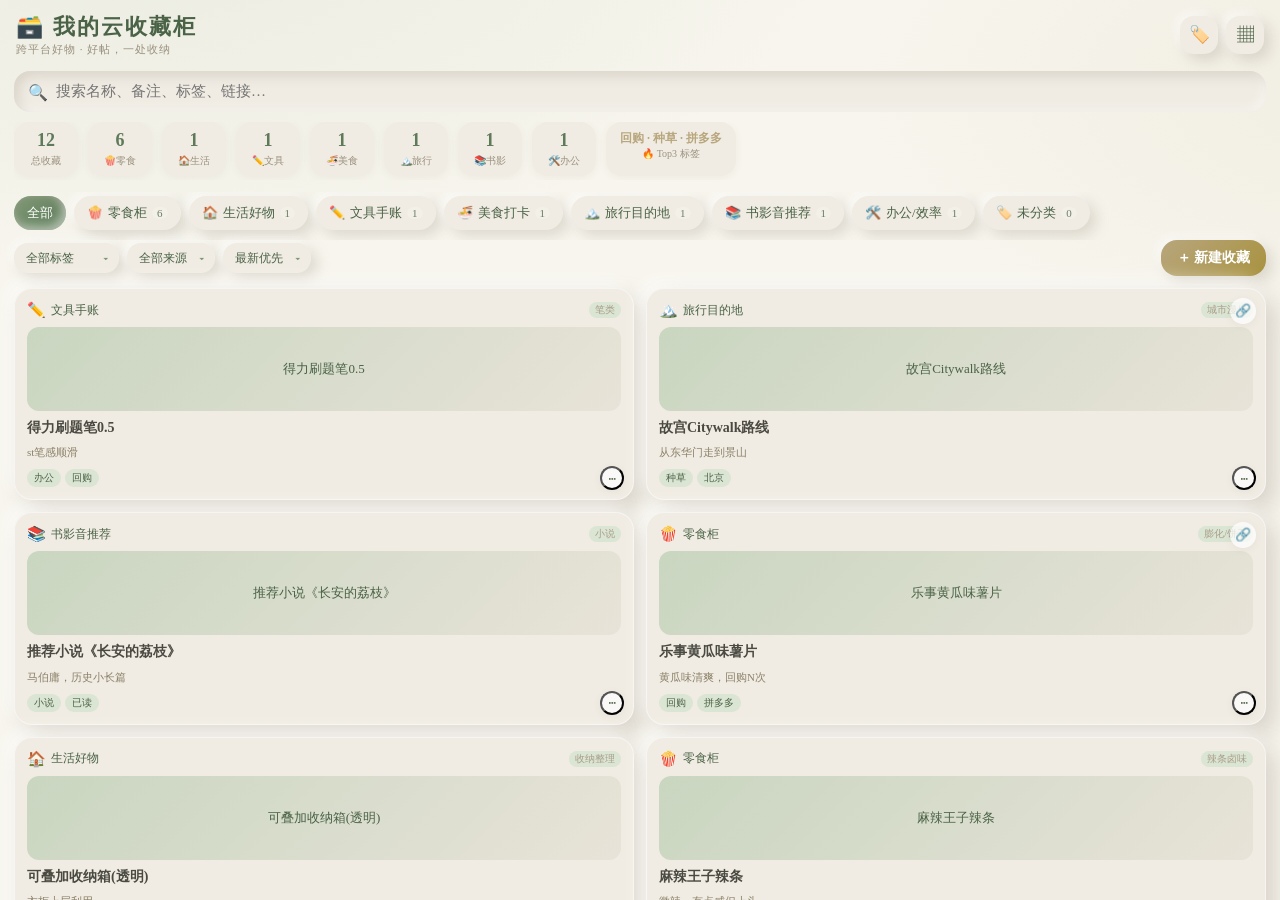
==== cloud-collection.html @ 2c9a4b20 "Add files via upload" ====
<!DOCTYPE html>
<html lang="zh-CN">
<head>
<meta charset="UTF-8">
<meta name="viewport" content="width=device-width, initial-scale=1.0, maximum-scale=1.0, user-scalable=no">
<title>我的云收藏柜</title>
<style>
  :root{
    --cream:#f7f5ed; --cream2:#f0ece3; --cream3:#e8e3d8;
    --green:#7b9a73; --green-deep:#5f7a5a; --green-dark:#4a6246; --green-pale:#dbe5d3; --green-mist:#c9d6c0;
    --ink:#4a4a42; --gold:#b8a67d; --red:#b87a72; --blue:#6f93b8;
    --font-base:15px;
    --clay-radius:24px; --clay-r2:18px;
    --shadow:0 4px 14px rgba(95,90,75,.08);
    --shadow-sm:0 2px 8px rgba(95,90,75,.06);
    --shadow-lg:0 8px 26px rgba(95,90,75,.10);
    --clay-out:10px 10px 22px rgba(154,144,130,.32), -8px -8px 18px rgba(255,255,255,.6);
    --clay-in:inset 5px 5px 12px rgba(154,144,130,.25), inset -4px -4px 10px rgba(255,255,255,.5);
    --clay-btn:6px 6px 14px rgba(154,144,130,.28), -4px -4px 10px rgba(255,255,255,.55);
    --ui-font:"Noto Serif SC","Songti SC","STSong","SimSun","宋体",serif;
  }
  *{box-sizing:border-box;-webkit-tap-highlight-color:transparent;}
  html,body{margin:0;padding:0;height:100%;}
  body{
    font-family:var(--ui-font); font-size:var(--font-base); color:var(--ink);
    background:var(--cream); background-image:
      radial-gradient(1200px 600px at 10% -10%, rgba(123,154,115,.10), transparent 60%),
      radial-gradient(1000px 500px at 110% 10%, rgba(184,166,125,.10), transparent 55%);
    display:flex; flex-direction:column; height:100vh; overflow:hidden;
  }
  /* 顶栏 */
  .topbar{
    flex:0 0 auto; padding:12px 16px 8px; display:flex; align-items:center; justify-content:space-between;
  }
  .topbar h1{font-size:22px; margin:0; color:var(--green-dark); letter-spacing:2px; font-weight:700;}
  .topbar .sub{font-size:11px; color:#9a917f; letter-spacing:1px;}
  .top-actions{display:flex; gap:8px;}
  .icon-btn{
    width:38px; height:38px; border:none; border-radius:14px; background:var(--cream2);
    box-shadow:var(--clay-btn); color:var(--green-dark); font-size:17px; cursor:pointer; display:flex; align-items:center; justify-content:center;
    transition:transform .12s;
  }
  .icon-btn:active{transform:scale(.93); border-radius:14px;}
  .icon-btn.on{background:linear-gradient(135deg,var(--green),var(--green-deep)); color:#fff;}

  .screen{flex:1 1 auto; overflow-y:auto; padding:0 14px 20px; -webkit-overflow-scrolling:touch;}

  /* 搜索 */
  .search-bar{position:relative; margin:6px 0 10px;}
  .search-bar input{
    width:100%; border:none; border-radius:16px; padding:12px 40px 12px 42px; font-size:15px;
    background:var(--cream2); box-shadow:var(--clay-in); color:var(--ink); font-family:var(--ui-font);
  }
  .search-bar input:focus{outline:none;}
  .search-bar .s-ico{position:absolute; left:14px; top:50%; transform:translateY(-50%); color:var(--green); font-size:16px;}
  .search-bar .s-clear{position:absolute; right:12px; top:50%; transform:translateY(-50%); color:#b9b0a2; cursor:pointer; font-size:18px;}

  /* 统计 */
  .stats{
    display:flex; gap:10px; margin-bottom:12px; overflow-x:auto; padding-bottom:4px;
  }
  .stat-pill{
    flex:0 0 auto; background:var(--cream2); border-radius:16px; padding:8px 14px; box-shadow:var(--shadow-sm);
    text-align:center; min-width:64px;
  }
  .stat-pill b{display:block; font-size:18px; color:var(--green-deep);}
  .stat-pill span{font-size:10px; color:#9a917f;}
  .stat-pill.toptags b{font-size:12px; color:var(--gold); line-height:1.4;}
  .stat-pill.toptags span{display:block;}

  /* 分类 Tab 栏 */
  .cat-tabs{display:flex; gap:8px; overflow-x:auto; padding:4px 0 10px; -webkit-overflow-scrolling:touch;}
  .cat-tab{
    flex:0 0 auto; border:none; border-radius:18px; padding:8px 13px; font-size:13px; color:var(--green-dark);
    background:var(--cream2); box-shadow:var(--clay-btn); cursor:pointer; display:flex; align-items:center; gap:5px;
    white-space:nowrap; transition:transform .12s, background .15s; font-family:var(--ui-font);
  }
  .cat-tab:active{transform:scale(.95);}
  .cat-tab.active{background:linear-gradient(135deg,var(--green),var(--green-deep)); color:#fff; box-shadow:var(--clay-in);}
  .cat-tab .cnt{font-size:11px; opacity:.8; background:rgba(255,255,255,.25); border-radius:8px; padding:0 5px;}

  /* 筛选条 */
  .filters{display:flex; gap:8px; margin-bottom:12px; flex-wrap:wrap; align-items:center;}
  .fselect{position:relative;}
  .fselect select{
    appearance:none; border:none; border-radius:14px; padding:8px 28px 8px 12px; font-size:12px; color:var(--green-dark);
    background:var(--cream2); box-shadow:var(--clay-btn); font-family:var(--ui-font); cursor:pointer;
  }
  .fselect::after{content:"▾"; position:absolute; right:10px; top:50%; transform:translateY(-50%); color:var(--green); font-size:11px; pointer-events:none;}
  .chip-reset{
    border:none; border-radius:14px; padding:8px 12px; font-size:12px; color:var(--red);
    background:var(--cream2); box-shadow:var(--clay-btn); cursor:pointer;
  }
  .spacer{flex:1;}
  .add-btn{
    border:none; border-radius:16px; padding:9px 16px; font-size:14px; color:#fff; font-weight:600;
    background:linear-gradient(135deg,var(--gold),#a8923f); box-shadow:var(--clay-btn); cursor:pointer;
    display:flex; align-items:center; gap:5px; font-family:var(--ui-font);
  }
  .add-btn:active{transform:scale(.96);}

  /* 卡片网格 */
  .grid{display:grid; grid-template-columns:repeat(2,1fr); gap:12px;}
  .item-card{
    background:var(--cream2); border-radius:var(--clay-r2); padding:12px; box-shadow:var(--clay-out);
    position:relative; cursor:pointer; display:flex; flex-direction:column; gap:8px; transition:transform .12s;
    border:1px solid rgba(255,255,255,.5);
  }
  .item-card:active{transform:scale(.97);}
  .item-card .cat-head{display:flex; align-items:center; gap:5px; font-size:12px; color:var(--green-dark);}
  .item-card .cat-head .ci{font-size:15px;}
  .item-card .cat-head .sub{margin-left:auto; font-size:10px; color:#a89e8a; background:var(--green-pale); border-radius:8px; padding:1px 6px;}
  .item-card .thumb{width:100%; height:84px; border-radius:12px; object-fit:cover; background:var(--cream3);}
  .item-card .no-thumb{
    width:100%; height:84px; border-radius:12px; background:linear-gradient(135deg,var(--green-mist),var(--cream3));
    display:flex; align-items:center; justify-content:center; color:var(--green-dark); font-size:13px; text-align:center; padding:6px;
  }
  .item-card .nm{font-size:14px; font-weight:600; color:var(--ink); line-height:1.3; word-break:break-word;}
  .item-card .note{font-size:11px; color:#8a8068; line-height:1.3; max-height:30px; overflow:hidden;}
  .item-card .tags{display:flex; gap:4px; flex-wrap:wrap; margin-top:2px;}
  .tag{
    font-size:10px; color:var(--green-dark); background:var(--green-pale); border-radius:9px; padding:2px 7px;
    border:none; cursor:pointer; font-family:var(--ui-font);
  }
  .tag.more{background:transparent; color:#a89e8a; box-shadow:none;}
  .item-card .link-ico{
    position:absolute; top:9px; right:9px; width:26px; height:26px; border-radius:50%; background:rgba(255,255,255,.7);
    display:flex; align-items:center; justify-content:center; color:var(--blue); font-size:13px; box-shadow:var(--shadow-sm); text-decoration:none;
  }
  .item-card .more-ico{
    position:absolute; bottom:9px; right:9px; width:24px; height:24px; border-radius:50%; background:rgba(255,255,255,.7);
    display:flex; align-items:center; justify-content:center; color:var(--green-dark); font-size:13px; box-shadow:var(--shadow-sm);
  }

  /* 列表视图 */
  .list-view .item-row{
    background:var(--cream2); border-radius:16px; padding:10px 12px; box-shadow:var(--shadow-sm); margin-bottom:10px;
    display:flex; gap:10px; align-items:center; cursor:pointer; border:1px solid rgba(255,255,255,.5);
  }
  .list-view .item-row .li-thumb{width:46px; height:46px; border-radius:12px; object-fit:cover; flex:0 0 auto; background:var(--cream3);}
  .list-view .item-row .li-main{flex:1; min-width:0;}
  .list-view .item-row .li-nm{font-size:14px; font-weight:600; color:var(--ink); white-space:nowrap; overflow:hidden; text-overflow:ellipsis;}
  .list-view .item-row .li-meta{font-size:11px; color:#8a8068; white-space:nowrap; overflow:hidden; text-overflow:ellipsis;}
  .list-view .item-row .li-tags{display:flex; gap:4px; margin-top:3px;}
  .list-view .item-row .li-tags .tag{font-size:9px; padding:1px 6px;}

  .empty{
    text-align:center; color:#a89e8a; padding:50px 20px; font-size:13px; line-height:1.8;
  }
  .empty .big{font-size:40px; display:block; margin-bottom:10px;}

  /* 遮罩 + 抽屉/弹窗 */
  .overlay{position:fixed; inset:0; background:rgba(74,74,66,.42); z-index:50; display:none; align-items:flex-end; justify-content:center;}
  .overlay.show{display:flex; animation:fade .2s;}
  .overlay.center{align-items:center;}
  @keyframes fade{from{opacity:0}to{opacity:1}}
  .sheet{
    background:var(--cream); width:100%; max-width:520px; border-radius:26px 26px 0 0; padding:18px 18px 26px;
    box-shadow:var(--shadow-lg); max-height:92vh; overflow-y:auto; animation:slideup .25s;
  }
  .overlay.center .sheet{border-radius:26px; max-height:86vh;}
  @keyframes slideup{from{transform:translateY(40px); opacity:.6}to{transform:translateY(0); opacity:1}}
  .sheet h3{margin:0 0 14px; color:var(--green-dark); font-size:18px; letter-spacing:1px;}
  .sheet .close-x{float:right; font-size:20px; color:#b9b0a2; cursor:pointer; margin-top:-6px;}

  /* 表单 */
  .field{margin-bottom:13px;}
  .field label{display:block; font-size:12px; color:var(--green-dark); margin-bottom:5px; font-weight:600;}
  .field input[type=text], .field textarea, .field select{
    width:100%; border:none; border-radius:14px; padding:11px 13px; font-size:14px; background:var(--cream2);
    box-shadow:var(--clay-in); color:var(--ink); font-family:var(--ui-font);
  }
  .field textarea{resize:vertical; min-height:60px;}
  .field input:focus, .field textarea:focus, .field select:focus{outline:none; box-shadow:inset 3px 3px 7px rgba(154,144,130,.3), inset -3px -3px 7px rgba(255,255,255,.7);}
  .row2{display:flex; gap:10px;}
  .row2 .field{flex:1;}
  .img-pick{
    display:flex; align-items:center; gap:10px;
  }
  .img-pick .preview{width:64px; height:64px; border-radius:14px; object-fit:cover; background:var(--cream3); flex:0 0 auto;}
  .img-pick label.btn-upload{
    border:none; border-radius:14px; padding:9px 14px; font-size:13px; color:#fff; cursor:pointer;
    background:linear-gradient(135deg,var(--green),var(--green-deep)); box-shadow:var(--clay-btn); font-family:var(--ui-font);
  }
  .img-pick .rm-img{font-size:12px; color:var(--red); cursor:pointer; border:none; background:none;}
  .tag-input-wrap{display:flex; flex-wrap:wrap; gap:6px; align-items:center; background:var(--cream2); border-radius:14px; padding:8px; box-shadow:var(--clay-in);}
  .tag-input-wrap .tag{display:inline-flex; align-items:center; gap:4px;}
  .tag-input-wrap .tag .x{cursor:pointer; opacity:.7; font-size:11px;}
  .tag-input-wrap input{border:none; background:transparent; flex:1; min-width:80px; font-size:13px; font-family:var(--ui-font); color:var(--ink);}
  .tag-input-wrap input:focus{outline:none;}

  .form-actions{display:flex; gap:10px; margin-top:8px;}
  .btn-primary, .btn-secondary{
    flex:1; border:none; border-radius:16px; padding:13px; font-size:15px; font-weight:600; cursor:pointer; font-family:var(--ui-font);
  }
  .btn-primary{background:linear-gradient(135deg,var(--green),var(--green-deep)); color:#fff; box-shadow:var(--clay-btn);}
  .btn-secondary{background:var(--cream2); color:var(--green-dark); box-shadow:var(--clay-btn);}
  .btn-primary:active, .btn-secondary:active{transform:scale(.97);}

  /* 详情 */
  .d-cat{display:inline-flex; align-items:center; gap:5px; font-size:13px; color:var(--green-dark); background:var(--green-pale); border-radius:12px; padding:4px 10px; margin-bottom:10px;}
  .d-thumb{width:100%; max-height:220px; object-fit:cover; border-radius:16px; margin-bottom:10px; background:var(--cream3);}
  .d-name{font-size:20px; font-weight:700; color:var(--ink); margin-bottom:6px;}
  .d-meta{font-size:12px; color:#8a8068; margin-bottom:10px; line-height:1.7;}
  .d-meta a{color:var(--blue); word-break:break-all;}
  .d-note{font-size:14px; color:var(--ink); line-height:1.6; background:var(--cream2); border-radius:14px; padding:11px 13px; margin-bottom:10px; white-space:pre-wrap;}
  .d-tags{display:flex; gap:6px; flex-wrap:wrap; margin-bottom:14px;}

  /* 长按菜单 */
  .ctx-menu{
    position:fixed; z-index:80; background:var(--cream); border-radius:16px; padding:6px; box-shadow:var(--shadow-lg);
    min-width:150px; display:none; flex-direction:column;
  }
  .ctx-menu.show{display:flex; animation:fade .15s;}
  .ctx-menu button{
    border:none; background:none; text-align:left; padding:11px 14px; font-size:14px; color:var(--ink); border-radius:12px; cursor:pointer; font-family:var(--ui-font);
    display:flex; align-items:center; gap:8px;
  }
  .ctx-menu button:active{background:var(--cream2);}
  .ctx-menu button.danger{color:var(--red);}

  /* 标签管理 */
  .tag-mgr-item{display:flex; align-items:center; gap:10px; background:var(--cream2); border-radius:14px; padding:10px 12px; margin-bottom:8px; box-shadow:var(--shadow-sm);}
  .tag-mgr-item .tg-name{font-size:14px; color:var(--ink); flex:0 0 auto; cursor:pointer;}
  .tag-mgr-item .tg-cnt{font-size:11px; color:#fff; background:var(--green); border-radius:9px; padding:1px 8px;}
  .tag-mgr-item .tg-acts{margin-left:auto; display:flex; gap:6px;}
  .tag-mgr-item .tg-acts button{border:none; border-radius:10px; padding:5px 10px; font-size:12px; cursor:pointer; font-family:var(--ui-font);}
  .tg-acts .rename{background:var(--green-pale); color:var(--green-dark);}
  .tg-acts .merge{background:var(--gold); color:#fff;}
  .tg-acts .del{background:var(--red); color:#fff;}
  .tag-mgr-item.sel{outline:2px solid var(--green);}
  .batch-bar{display:flex; gap:8px; margin:6px 0 12px;}
  .batch-bar button{flex:1; border:none; border-radius:14px; padding:9px; font-size:13px; cursor:pointer; font-family:var(--ui-font);}
  .batch-bar .bm-merge{background:var(--gold); color:#fff;}
  .batch-bar .bm-del{background:var(--red); color:#fff;}
  .hint{font-size:11px; color:#9a917f; margin:4px 0 10px; line-height:1.6;}

  .toast{
    position:fixed; left:50%; bottom:80px; transform:translateX(-50%); background:rgba(74,98,70,.95); color:#fff;
    padding:10px 18px; border-radius:14px; font-size:13px; z-index:99; opacity:0; transition:opacity .2s; pointer-events:none; max-width:80%;
  }
  .toast.show{opacity:1;}
</style>
</head>
<body>
  <div class="topbar">
    <div>
      <h1>🗃️ 我的云收藏柜</h1>
      <div class="sub">跨平台好物 · 好帖，一处收纳</div>
    </div>
    <div class="top-actions">
      <button class="icon-btn" id="btn-tags" title="标签管理">🏷️</button>
      <button class="icon-btn" id="btn-view" title="切换视图">▦</button>
    </div>
  </div>

  <div class="screen">
    <div class="search-bar">
      <span class="s-ico">🔍</span>
      <input type="text" id="search" placeholder="搜索名称、备注、标签、链接…" autocomplete="off" spellcheck="false">
      <span class="s-clear" id="search-clear" style="display:none">✕</span>
    </div>

    <div class="stats" id="stats"></div>

    <div class="cat-tabs" id="cat-tabs"></div>

    <div class="filters">
      <div class="fselect"><select id="f-tag"><option value="">全部标签</option></select></div>
      <div class="fselect"><select id="f-source"><option value="">全部来源</option></select></div>
      <div class="fselect"><select id="f-sort">
        <option value="time-desc">最新优先</option>
        <option value="time-asc">最早优先</option>
        <option value="name">按名称</option>
      </select></div>
      <span class="spacer"></span>
      <button class="add-btn" id="btn-add">＋ 新建收藏</button>
    </div>

    <div id="list" class="grid"></div>
  </div>

  <!-- 编辑/新建 抽屉 -->
  <div class="overlay" id="ov-editor">
    <div class="sheet">
      <span class="close-x" data-close="ov-editor">✕</span>
      <h3 id="editor-title">新建收藏</h3>
      <div class="field">
        <label>名称 *</label>
        <input type="text" id="f-name" placeholder="例如：乐事黄瓜味薯片" maxlength="40" autocomplete="off">
      </div>
      <div class="row2">
        <div class="field">
          <label>一级分类 *</label>
          <select id="f-cat"></select>
        </div>
        <div class="field">
          <label>二级分类</label>
          <select id="f-sub"><option value="">不填</option></select>
        </div>
      </div>
      <div class="field">
        <label>标签（输入后按回车添加，支持多个）</label>
        <div class="tag-input-wrap" id="tag-wrap">
          <input type="text" id="f-tag-input" placeholder="如：回购、空气炸锅…">
        </div>
      </div>
      <div class="row2">
        <div class="field">
          <label>来源平台</label>
          <select id="f-source">
            <option value="">不填</option>
            <option>拼多多</option><option>淘宝</option><option>小红书</option>
            <option>公众号</option><option>其他</option>
          </select>
        </div>
        <div class="field">
          <label>链接</label>
          <input type="text" id="f-link" placeholder="拼多多/淘宝/小红书链接" autocomplete="off" spellcheck="false">
        </div>
      </div>
      <div class="field">
        <label>图片（商品图/帖子封面）</label>
        <div class="img-pick">
          <img class="preview" id="f-img-prev" style="display:none">
          <label class="btn-upload">选择图片<input type="file" id="f-img" accept="image/*" hidden></label>
          <button type="button" class="rm-img" id="f-img-rm" style="display:none">移除</button>
        </div>
      </div>
      <div class="field">
        <label>口味 / 备注</label>
        <textarea id="f-note" placeholder="例如：麻辣味，有点咸；这家店周二休息"></textarea>
      </div>
      <div class="form-actions">
        <button class="btn-secondary" data-close="ov-editor">取消</button>
        <button class="btn-primary" id="btn-save">保存</button>
      </div>
    </div>
  </div>

  <!-- 详情 -->
  <div class="overlay center" id="ov-detail">
    <div class="sheet" style="max-width:440px;">
      <span class="close-x" data-close="ov-detail">✕</span>
      <div id="detail-body"></div>
      <div class="form-actions">
        <button class="btn-secondary" id="btn-d-edit">编辑</button>
        <button class="btn-primary" id="btn-d-close" data-close="ov-detail">关闭</button>
      </div>
    </div>
  </div>

  <!-- 标签管理 -->
  <div class="overlay" id="ov-tagmgr">
    <div class="sheet">
      <span class="close-x" data-close="ov-tagmgr">✕</span>
      <h3>🏷️ 标签管理</h3>
      <div class="hint">按使用次数排序。点击标签名可筛选；批量勾选后可合并/删除（合并：把所选标签并入第一个）。</div>
      <div class="batch-bar">
        <button class="bm-merge" id="tg-batch-merge">合并所选 → 首个</button>
        <button class="bm-del" id="tg-batch-del">删除所选</button>
      </div>
      <div id="tagmgr-list"></div>
      <div class="form-actions">
        <button class="btn-secondary" data-close="ov-tagmgr">完成</button>
      </div>
    </div>
  </div>

  <!-- 移动分类 -->
  <div class="overlay center" id="ov-move">
    <div class="sheet" style="max-width:380px;">
      <span class="close-x" data-close="ov-move">✕</span>
      <h3>移动到分类</h3>
      <div id="move-list" style="display:flex; flex-direction:column; gap:8px;"></div>
    </div>
  </div>

  <div class="ctx-menu" id="ctx-menu"></div>
  <div class="toast" id="toast"></div>

<script>
(function(){
  "use strict";
  var STORE_KEY = "cloud_collection_v1";
  var CATS = [
    {key:"snack", icon:"🍿", name:"零食柜", subs:["膨化/饼干","糕点甜品","半成品冷冻","辣条卤味","素食豆制品","坚果炒货","糖果巧克力"]},
    {key:"life",  icon:"🏠", name:"生活好物", subs:["收纳整理","厨房用品","清洁工具","装饰摆件","床上用品"]},
    {key:"stationery", icon:"✏️", name:"文具手账", subs:["笔类","本子/纸张","贴纸/胶带","收纳","手账工具"]},
    {key:"food",  icon:"🍜", name:"美食打卡", subs:["火锅","烧烤","咖啡甜品","地方菜","小吃快餐"]},
    {key:"travel",icon:"🏔️", name:"旅行目的地", subs:["自然风光","城市漫步","古镇村落","海岛度假"]},
    {key:"media", icon:"📚", name:"书影音推荐", subs:["小说","影视剧","纪录片","播客/音乐"]},
    {key:"office",icon:"🛠️", name:"办公/效率", subs:["效率工具","办公好物","学习资源"]},
    {key:"uncat", icon:"🏷️", name:"未分类", subs:[]}
  ];
  var CAT_MAP = {}; CATS.forEach(function(c){ CAT_MAP[c.key]=c; });

  var state = { cat:"all", tag:"", source:"", sort:"time-desc", view:"card", q:"" };
  var items = [];
  var editingId = null;
  var draftTags = [];
  var draftImg = null;
  var ctxItemId = null;
  var moveItemId = null;

  // ---------- 存储 ----------
  function load(){
    try{
      var raw = localStorage.getItem(STORE_KEY);
      if(raw){ items = JSON.parse(raw); }
      else { items = seed(); save(); }
    }catch(e){ items = seed(); }
  }
  function save(){
    try{ localStorage.setItem(STORE_KEY, JSON.stringify(items)); }catch(e){ toast("保存失败：" + (e&&e.message||e)); }
  }
  function seed(){
    var now = Date.now();
    var mk = function(o){ o.id="s"+Math.random().toString(36).slice(2,9); o.createdAt=now-(Math.random()*9e8|0); return o; };
    return [
      mk({name:"乐事黄瓜味薯片", cat:"snack", sub:"膨化/饼干", tags:["回购","拼多多"], source:"拼多多", link:"https://mobile.yangkeduo.com/example1", note:"黄瓜味清爽，回购N次", img:null}),
      mk({name:"大希地鸡米花(冷冻)", cat:"snack", sub:"半成品冷冻", tags:["空气炸锅","快手"], source:"淘宝", link:"https://item.taobao.com/example2", note:"空气炸锅190度12分钟，外酥里嫩", img:null}),
      mk({name:"麻辣王子辣条", cat:"snack", sub:"辣条卤味", tags:["辣","回购"], source:"拼多多", link:"", note:"微辣，有点咸但上头", img:null}),
      mk({name:"小白心里软面包", cat:"snack", sub:"糕点甜品", tags:["早餐"], source:"淘宝", link:"", note:"松软不腻", img:null}),
      mk({name:"魔芋爽(素毛肚)", cat:"snack", sub:"素食豆制品", tags:["低卡","回购"], source:"拼多多", link:"", note:"魔芋制品，追剧必备", img:null}),
      mk({name:"三只松鼠每日坚果", cat:"snack", sub:"坚果炒货", tags:["办公室"], source:"淘宝", link:"", note:"独立小包，放工位", img:null}),
      mk({name:"小红书：上海咖啡店打卡合集", cat:"food", sub:"咖啡甜品", tags:["打卡","种草"], source:"小红书", link:"https://www.xiaohongshu.com/example7", note:"周末citywalk顺路喝", img:null}),
      mk({name:"故宫Citywalk路线", cat:"travel", sub:"城市漫步", tags:["种草","北京"], source:"小红书", link:"https://www.xiaohongshu.com/example8", note:"从东华门走到景山", img:null}),
      mk({name:"推荐小说《长安的荔枝》", cat:"media", sub:"小说", tags:["小说","已读"], source:"其他", link:"", note:"马伯庸，历史小长篇", img:null}),
      mk({name:"得力刷题笔0.5", cat:"stationery", sub:"笔类", tags:["办公","回购"], source:"淘宝", link:"", note:"st笔感顺滑", img:null}),
      mk({name:"可叠加收纳箱(透明)", cat:"life", sub:"收纳整理", tags:["租房","回购"], source:"拼多多", link:"", note:"衣柜上层利用", img:null}),
      mk({name:"公众号：时间管理干货", cat:"office", sub:"学习资源", tags:["效率","种草"], source:"公众号", link:"https://mp.weixin.qq.com/example12", note:"番茄钟+周复盘", img:null})
    ];
  }

  // ---------- 工具 ----------
  function $(id){ return document.getElementById(id); }
  function esc(s){ return String(s==null?"":s).replace(/[&<>"]/g,function(c){return {"&":"&amp;","<":"&lt;",">":"&gt;","\"":"&quot;"}[c];}); }
  function catOf(k){ return CAT_MAP[k] || CAT_MAP.uncat; }
  function toast(msg){ var t=$("toast"); t.textContent=msg; t.classList.add("show"); clearTimeout(t._t); t._t=setTimeout(function(){t.classList.remove("show");},1800); }

  function fileToResized(file, maxW, cb){
    var rd=new FileReader();
    rd.onload=function(){
      var img=new Image();
      img.onload=function(){
        var w=img.width,h=img.height; if(w>maxW){h=Math.round(h*maxW/w);w=maxW;}
        var cv=document.createElement("canvas"); cv.width=w; cv.height=h;
        cv.getContext("2d").drawImage(img,0,0,w,h);
        try{ cb(cv.toDataURL("image/jpeg",0.72)); }catch(e){ cb(rd.result); }
      };
      img.onerror=function(){ cb(rd.result); };
      img.src=rd.result;
    };
    rd.readAsDataURL(file);
  }

  function allTags(){
    var m={};
    items.forEach(function(it){ (it.tags||[]).forEach(function(t){ m[t]=(m[t]||0)+1; }); });
    return Object.keys(m).map(function(t){return {name:t,count:m[t]};}).sort(function(a,b){return b.count-a.count;});
  }
  function allSources(){
    var s={};
    items.forEach(function(it){ if(it.source) s[it.source]=1; });
    return Object.keys(s);
  }

  function getFiltered(){
    var q=state.q.trim().toLowerCase();
    var arr=items.filter(function(it){
      if(state.cat!=="all" && it.cat!==state.cat) return false;
      if(state.tag && (it.tags||[]).indexOf(state.tag)<0) return false;
      if(state.source && it.source!==state.source) return false;
      if(q){
        var hay=(it.name+" "+(it.note||"")+" "+(it.tags||[]).join(" ")+" "+(it.link||"")+" "+(it.sub||"")).toLowerCase();
        if(hay.indexOf(q)<0) return false;
      }
      return true;
    });
    arr.sort(function(a,b){
      if(state.sort==="name") return a.name.localeCompare(b.name,"zh");
      if(state.sort==="time-asc") return a.createdAt-b.createdAt;
      return b.createdAt-a.createdAt;
    });
    return arr;
  }

  // ---------- 渲染 ----------
  function renderStats(){
    var total=items.length;
    var perCat={}; items.forEach(function(it){ perCat[it.cat]=(perCat[it.cat]||0)+1; });
    var top=allTags().slice(0,3).map(function(t){return t.name;});
    var html="";
    html+='<div class="stat-pill"><b>'+total+'</b><span>总收藏</span></div>';
    CATS.forEach(function(c){
      if(c.key==="uncat" && !perCat.uncat) return;
      html+='<div class="stat-pill"><b>'+(perCat[c.key]||0)+'</b><span>'+c.icon+c.name.slice(0,2)+'</span></div>';
    });
    html+='<div class="stat-pill toptags"><b>'+(top.join(" · ")||"—")+'</b><span>🔥 Top3 标签</span></div>';
    $("stats").innerHTML=html;
  }

  function renderCatTabs(){
    var html='<button class="cat-tab'+(state.cat==="all"?" active":"")+'" data-cat="all">全部</button>';
    CATS.forEach(function(c){
      var cnt=items.filter(function(it){return it.cat===c.key;}).length;
      html+='<button class="cat-tab'+(state.cat===c.key?" active":"")+'" data-cat="'+c.key+'"><span class="ci">'+c.icon+'</span>'+esc(c.name)+'<span class="cnt">'+cnt+'</span></button>';
    });
    $("cat-tabs").innerHTML=html;
  }

  function renderFilters(){
    var tags=allTags(); var tg=$("f-tag");
    var cur=tg.value; tg.innerHTML='<option value="">全部标签</option>'+tags.map(function(t){return '<option value="'+esc(t.name)+'">'+esc(t.name)+' ('+t.count+')</option>';}).join("");
    if(tags.some(function(t){return t.name===cur;})) tg.value=cur; else { tg.value=""; state.tag=""; }
    var srcs=allSources(); var sf=$("f-source");
    var curs=sf.value; sf.innerHTML='<option value="">全部来源</option>'+srcs.map(function(s){return '<option value="'+esc(s)+'">'+esc(s)+'</option>';}).join("");
    if(srcs.indexOf(curs)>=0) sf.value=curs; else { sf.value=""; state.source=""; }
  }

  function renderTags(arr){
    if(!arr.length) return "";
    var shown=arr.slice(0,3); var extra=arr.length-3;
    return '<div class="tags">'+shown.map(function(t){return '<button class="tag" data-tag="'+esc(t)+'">'+esc(t)+'</button>';}).join("")
      +(extra>0?'<span class="tag more">+'+extra+'</span>':'')+'</div>';
  }

  function renderList(){
    var arr=getFiltered();
    var list=$("list");
    if(!arr.length){ list.className="grid"; list.innerHTML='<div class="empty" style="grid-column:1/-1"><span class="big">📭</span>这里还没有收藏<br>点右上角「＋ 新建收藏」开始收纳吧</div>'; return; }
    if(state.view==="list"){
      list.className="list-view";
      list.innerHTML=arr.map(function(it){
        var c=catOf(it.cat);
        var thumb=it.img?'<img class="li-thumb" src="'+it.img+'">':'<div class="li-thumb" style="display:flex;align-items:center;justify-content:center;font-size:18px">'+c.icon+'</div>';
        return '<div class="item-row" data-id="'+it.id+'">'+thumb
          +'<div class="li-main"><div class="li-nm">'+esc(it.name)+'</div>'
          +'<div class="li-meta">'+c.icon+' '+esc(c.name)+(it.sub?' · '+esc(it.sub):'')+(it.source?' · '+esc(it.source):'')+'</div>'
          +'<div class="li-tags">'+renderTags(it.tags||[])+'</div></div>'
          +'<button class="more-ico" data-more="'+it.id+'">⋯</button></div>';
      }).join("");
    }else{
      list.className="grid";
      list.innerHTML=arr.map(function(it){
        var c=catOf(it.cat);
        var thumb=it.img?'<img class="thumb" src="'+it.img+'">':'<div class="no-thumb">'+esc(it.name)+'</div>';
        var linkico=it.link?'<a class="link-ico" href="'+esc(it.link)+'" target="_blank" rel="noopener" data-link="1">🔗</a>':'';
        return '<div class="item-card" data-id="'+it.id+'">'+linkico
          +'<div class="cat-head"><span class="ci">'+c.icon+'</span>'+esc(c.name)+(it.sub?'<span class="sub">'+esc(it.sub)+'</span>':'')+'</div>'
          +thumb
          +'<div class="nm">'+esc(it.name)+'</div>'
          +(it.note?'<div class="note">'+esc(it.note)+'</div>':'')
          +renderTags(it.tags||[])
          +'<button class="more-ico" data-more="'+it.id+'">⋯</button></div>';
      }).join("");
    }
  }

  function renderAll(){ renderStats(); renderCatTabs(); renderFilters(); renderList(); }

  // ---------- 交互绑定 ----------
  $("cat-tabs").addEventListener("click", function(e){
    var b=e.target.closest(".cat-tab"); if(!b) return;
    state.cat=b.getAttribute("data-cat"); renderCatTabs(); renderList();
  });

  $("list").addEventListener("click", function(e){
    if(e.target.getAttribute("data-link")==="1") return; // 链接单独处理
    var more=e.target.closest("[data-more]");
    if(more){ e.stopPropagation(); openCtx(more.getAttribute("data-more"), more); return; }
    var card=e.target.closest("[data-id]"); if(!card) return;
    openDetail(card.getAttribute("data-id"));
  });

  $("search").addEventListener("input", function(){
    state.q=this.value; $("search-clear").style.display=this.value?"block":"none"; renderList();
  });
  $("search-clear").addEventListener("click", function(){ $("search").value=""; state.q=""; this.style.display="none"; renderList(); });

  $("f-tag").addEventListener("change", function(){ state.tag=this.value; renderList(); });
  $("f-source").addEventListener("change", function(){ state.source=this.value; renderList(); });
  $("f-sort").addEventListener("change", function(){ state.sort=this.value; renderList(); });

  $("btn-view").addEventListener("click", function(){
    state.view = state.view==="card" ? "list" : "card";
    this.classList.toggle("on", state.view==="list");
    this.textContent = state.view==="list" ? "▤" : "▦";
    renderList();
  });

  $("btn-add").addEventListener("click", function(){ openEditor(null); });
  $("btn-tags").addEventListener("click", openTagMgr);

  // 关闭遮罩
  document.querySelectorAll("[data-close]").forEach(function(el){
    el.addEventListener("click", function(){ $(el.getAttribute("data-close")).classList.remove("show"); });
  });
  document.querySelectorAll(".overlay").forEach(function(ov){
    ov.addEventListener("click", function(e){ if(e.target===ov) ov.classList.remove("show"); });
  });

  // ---------- 编辑/新建 ----------
  function fillCatSelect(){
    var sel=$("f-cat");
    sel.innerHTML=CATS.map(function(c){return '<option value="'+c.key+'">'+c.icon+' '+esc(c.name)+'</option>';}).join("");
  }
  function fillSubSelect(catKey){
    var sel=$("f-sub"); var c=catOf(catKey);
    sel.innerHTML='<option value="">不填</option>'+(c.subs||[]).map(function(s){return '<option value="'+esc(s)+'">'+esc(s)+'</option>';}).join("");
  }
  $("f-cat").addEventListener("change", function(){ fillSubSelect(this.value); });
  $("f-tag-input").addEventListener("keydown", function(e){
    if(e.key==="Enter"||e.key===" "){ e.preventDefault(); addDraftTag(this.value); this.value=""; }
  });
  $("f-tag-input").addEventListener("blur", function(){ if(this.value.trim()){ addDraftTag(this.value); this.value=""; } });
  function addDraftTag(v){
    v=v.trim(); if(!v) return;
    if(draftTags.indexOf(v)<0) draftTags.push(v);
    renderDraftTags();
  }
  function renderDraftTags(){
    var wrap=$("tag-wrap"); var inp=$("f-tag-input");
    wrap.querySelectorAll(".tag").forEach(function(n){ n.remove(); });
    draftTags.forEach(function(t, i){
      var s=document.createElement("span"); s.className="tag"; s.innerHTML=esc(t)+' <span class="x">✕</span>';
      s.querySelector(".x").onclick=function(){ draftTags.splice(i,1); renderDraftTags(); };
      wrap.insertBefore(s, inp);
    });
  }
  $("f-img").addEventListener("change", function(){
    var f=this.files&&this.files[0]; if(!f) return;
    if(f.size>12*1024*1024){ toast("图片不能超过12MB"); return; }
    fileToResized(f, 600, function(d){ draftImg=d; $("f-img-prev").src=d; $("f-img-prev").style.display="block"; $("f-img-rm").style.display="inline"; });
  });
  $("f-img-rm").addEventListener("click", function(){ draftImg=null; this.style.display="none"; $("f-img-prev").style.display="none"; $("f-img").value=""; });

  function openEditor(id){
    editingId=id; draftImg=null; draftTags=[];
    fillCatSelect();
    $("editor-title").textContent = id ? "编辑收藏" : "新建收藏";
    if(id){
      var it=items.find(function(x){return x.id===id;});
      $("f-name").value=it.name||""; $("f-cat").value=it.cat||"uncat"; fillSubSelect(it.cat);
      $("f-sub").value=it.sub||""; $("f-source").value=it.source||""; $("f-link").value=it.link||"";
      $("f-note").value=it.note||""; draftTags=(it.tags||[]).slice();
      $("f-img-prev").style.display=it.img?"block":"none"; if(it.img) $("f-img-prev").src=it.img;
      $("f-img-rm").style.display=it.img?"inline":"none"; draftImg=it.img||null;
    }else{
      $("f-name").value=""; $("f-cat").value="snack"; fillSubSelect("snack"); $("f-sub").value="";
      $("f-source").value=""; $("f-link").value=""; $("f-note").value="";
      $("f-img-prev").style.display="none"; $("f-img-rm").style.display="none";
    }
    renderDraftTags();
    $("ov-editor").classList.add("show");
    setTimeout(function(){ $("f-name").focus(); }, 200);
  }
  $("btn-save").addEventListener("click", function(){
    var name=$("f-name").value.trim();
    if(!name){ toast("请填写名称"); $("f-name").focus(); return; }
    var data={
      name:name, cat:$("f-cat").value, sub:$("f-sub").value||"",
      tags:draftTags.slice(), source:$("f-source").value||"", link:$("f-link").value.trim()||"",
      note:$("f-note").value.trim(), img:draftImg
    };
    if(editingId){
      var it=items.find(function(x){return x.id===editingId;});
      Object.assign(it, data);
    }else{
      data.id="s"+Math.random().toString(36).slice(2,9); data.createdAt=Date.now();
      items.unshift(data);
    }
    save(); renderAll(); $("ov-editor").classList.remove("show"); toast("已保存");
  });

  // ---------- 详情 ----------
  function openDetail(id){
    var it=items.find(function(x){return x.id===id;}); if(!it) return;
    var c=catOf(it.cat);
    var html='<div class="d-cat">'+c.icon+' '+esc(c.name)+(it.sub?' · '+esc(it.sub):'')+'</div>';
    if(it.img) html+='<img class="d-thumb" src="'+it.img+'">';
    html+='<div class="d-name">'+esc(it.name)+'</div>';
    html+='<div class="d-meta">';
    if(it.source) html+='来源：'+esc(it.source)+'<br>';
    if(it.link) html+='链接：<a href="'+esc(it.link)+'" target="_blank" rel="noopener">'+esc(it.link)+'</a><br>';
    html+='添加时间：'+new Date(it.createdAt).toLocaleDateString("zh-CN")+'</div>';
    if(it.note) html+='<div class="d-note">'+esc(it.note)+'</div>';
    if(it.tags&&it.tags.length) html+='<div class="d-tags">'+it.tags.map(function(t){return '<button class="tag" data-tag="'+esc(t)+'">'+esc(t)+'</button>';}).join("")+'</div>';
    $("detail-body").innerHTML=html;
    $("detail-body").querySelectorAll("[data-tag]").forEach(function(b){ b.onclick=function(){ state.tag=b.getAttribute("data-tag"); $("ov-detail").classList.remove("show"); renderFilters(); renderList(); }; });
    $("btn-d-edit").onclick=function(){ $("ov-detail").classList.remove("show"); openEditor(id); };
    $("ov-detail").classList.add("show");
  }

  // ---------- 长按 / ⋯ 菜单 ----------
  var pressTimer=null;
  $("list").addEventListener("touchstart", function(e){
    var card=e.target.closest("[data-id]"); if(!card) return;
    var id=card.getAttribute("data-id");
    pressTimer=setTimeout(function(){ openCtx(id, card); }, 480);
  }, {passive:true});
  $("list").addEventListener("touchend", function(){ clearTimeout(pressTimer); });
  $("list").addEventListener("touchmove", function(){ clearTimeout(pressTimer); });

  function openCtx(id, anchor){
    ctxItemId=id;
    var it=items.find(function(x){return x.id===id;}); if(!it) return;
    var menu=$("ctx-menu");
    menu.innerHTML=''
      +'<button data-act="edit">✏️ 编辑</button>'
      +'<button data-act="move">📂 移动分类</button>'
      +'<button data-act="del" class="danger">🗑️ 删除</button>';
    menu.querySelectorAll("button").forEach(function(b){
      b.onclick=function(){
        var act=b.getAttribute("data-act");
        menu.classList.remove("show");
        if(act==="edit") openEditor(id);
        else if(act==="move") openMove(id);
        else if(act==="del"){ if(confirm("确定删除「"+it.name+"」？")){ items=items.filter(function(x){return x.id!==id;}); save(); renderAll(); toast("已删除"); } }
      };
    });
    menu.classList.add("show");
    var r=anchor.getBoundingClientRect();
    var mw=160, mh=menu.offsetHeight||130;
    var x=r.left, y=r.top-mh-8;
    if(y<8) y=r.bottom+8;
    if(x+mw>window.innerWidth-8) x=window.innerWidth-mw-8;
    menu.style.left=Math.max(8,x)+"px"; menu.style.top=Math.max(8,y)+"px";
  }
  document.addEventListener("click", function(e){ if(!e.target.closest("#ctx-menu") && !e.target.closest("[data-more]")) $("ctx-menu").classList.remove("show"); });

  // ---------- 移动分类 ----------
  function openMove(id){
    moveItemId=id;
    var list=$("move-list");
    list.innerHTML=CATS.map(function(c){return '<button class="cat-tab" data-mk="'+c.key+'" style="justify-content:flex-start">'+c.icon+' '+esc(c.name)+'</button>';}).join("");
    list.querySelectorAll("button").forEach(function(b){
      b.onclick=function(){
        var it=items.find(function(x){return x.id===moveItemId;}); if(!it) return;
        it.cat=b.getAttribute("data-mk"); if(!catOf(it.cat).subs.length) it.sub="";
        save(); renderAll(); $("ov-move").classList.remove("show"); toast("已移动到 "+catOf(it.cat).name);
      };
    });
    $("ov-move").classList.add("show");
  }

  // ---------- 标签管理 ----------
  function openTagMgr(){
    renderTagMgr();
    $("ov-tagmgr").classList.add("show");
  }
  function renderTagMgr(){
    var tags=allTags();
    var list=$("tagmgr-list");
    if(!tags.length){ list.innerHTML='<div class="hint">还没有任何标签，去收藏时添加吧。</div>'; return; }
    list.innerHTML=tags.map(function(t){
      return '<div class="tag-mgr-item" data-name="'+esc(t.name)+'">'
        +'<input type="checkbox" class="tg-sel">'
        +'<span class="tg-name" data-name="'+esc(t.name)+'">'+esc(t.name)+'</span>'
        +'<span class="tg-cnt">'+t.count+'</span>'
        +'<div class="tg-acts"><button class="rename" data-rename="'+esc(t.name)+'">改名</button>'
        +'<button class="merge" data-merge="'+esc(t.name)+'">并入</button>'
        +'<button class="del" data-del="'+esc(t.name)+'">删除</button></div></div>';
    }).join("");
    list.querySelectorAll(".tg-name").forEach(function(s){ s.onclick=function(){ state.tag=s.getAttribute("data-name"); $("ov-tagmgr").classList.remove("show"); renderFilters(); renderList(); }; });
    list.querySelectorAll("[data-del]").forEach(function(b){ b.onclick=function(){ delTag(b.getAttribute("data-del")); }; });
    list.querySelectorAll("[data-rename]").forEach(function(b){ b.onclick=function(){ renameTag(b.getAttribute("data-rename")); }; });
    list.querySelectorAll("[data-merge]").forEach(function(b){ b.onclick=function(){ mergeTagInto(b.getAttribute("data-merge")); }; });
  }
  function delTag(name){
    if(!confirm("删除标签「"+name+"」？该标签会从所有条目移除（条目保留）。")) return;
    items.forEach(function(it){ it.tags=(it.tags||[]).filter(function(t){return t!==name;}); });
    save(); renderTagMgr(); renderAll(); toast("已删除标签");
  }
  function renameTag(old){
    var nv=prompt("重命名标签「"+old+"」为：", old); if(!nv) return; nv=nv.trim();
    if(!nv||nv===old) return;
    items.forEach(function(it){ it.tags=(it.tags||[]).map(function(t){return t===old?nv:t;}); });
    save(); renderTagMgr(); renderAll(); toast("已重命名");
  }
  function mergeTagInto(target){
    var chosen=[];
    document.querySelectorAll("#tagmgr-list .tg-sel:checked").forEach(function(cb){ chosen.push(cb.closest(".tag-mgr-item").getAttribute("data-name")); });
    if(chosen.indexOf(target)<0) chosen.unshift(target);
    if(chosen.length<2){ toast("请先勾选要并入的其他标签"); return; }
    var rest=chosen.filter(function(n){return n!==target;});
    items.forEach(function(it){ it.tags=(it.tags||[]).map(function(t){ return rest.indexOf(t)>=0?target:t; }); });
    save(); renderTagMgr(); renderAll(); toast("已合并到 "+target);
  }
  $("tg-batch-del").addEventListener("click", function(){
    var chosen=[]; document.querySelectorAll("#tagmgr-list .tg-sel:checked").forEach(function(cb){ chosen.push(cb.closest(".tag-mgr-item").getAttribute("data-name")); });
    if(!chosen.length){ toast("请先勾选标签"); return; }
    if(!confirm("删除所选 "+chosen.length+" 个标签？")) return;
    items.forEach(function(it){ it.tags=(it.tags||[]).filter(function(t){return chosen.indexOf(t)<0;}); });
    save(); renderTagMgr(); renderAll(); toast("已删除所选标签");
  });
  $("tg-batch-merge").addEventListener("click", function(){
    var chosen=[]; document.querySelectorAll("#tagmgr-list .tg-sel:checked").forEach(function(cb){ chosen.push(cb.closest(".tag-mgr-item").getAttribute("data-name")); });
    if(chosen.length<2){ toast("请勾选至少 2 个标签（并入第一个）"); return; }
    var target=chosen[0], rest=chosen.slice(1);
    items.forEach(function(it){ it.tags=(it.tags||[]).map(function(t){ return rest.indexOf(t)>=0?target:t; }); });
    save(); renderTagMgr(); renderAll(); toast("已合并到 "+target);
  });

  // 全局标签点击筛选（事件委托）
  document.addEventListener("click", function(e){
    var t=e.target.closest("[data-tag]");
    if(t && t.id!=="f-tag"){
      // 来自卡片/详情的标签
      var tag=t.getAttribute("data-tag");
      if(tag) { state.tag=tag; renderFilters(); renderList(); }
    }
  });

  // 初始化
  load(); renderAll();
})();
</script>
</body>
</html>
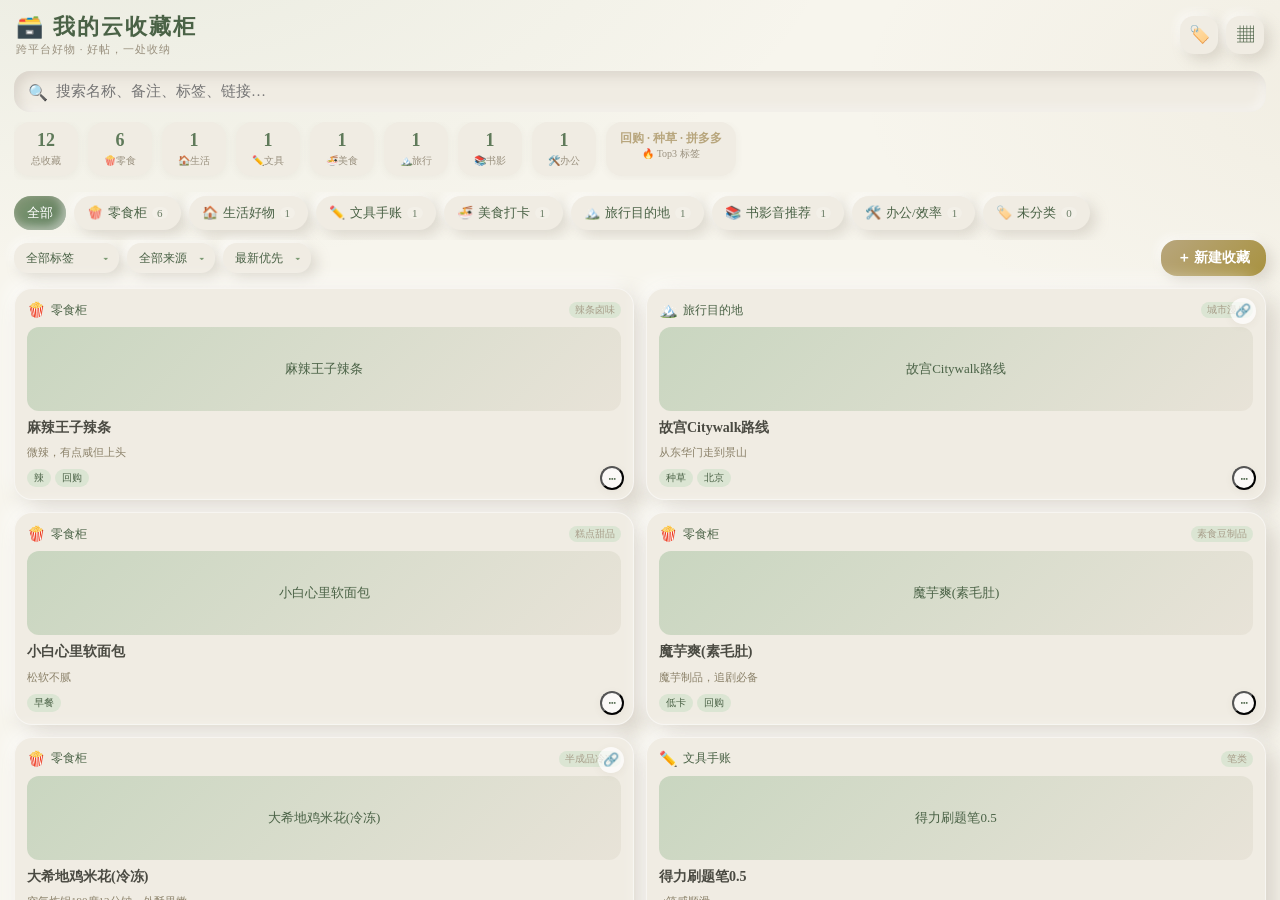
==== commit 4f4691dc: "Add files via upload" ====
--- a/cloud-collection.html
+++ b/cloud-collection.html
@@ -611,13 +611,32 @@
     sel.innerHTML='<option value="">不填</option>'+(c.subs||[]).map(function(s){return '<option value="'+esc(s)+'">'+esc(s)+'</option>';}).join("");
   }
   $("f-cat").addEventListener("change", function(){ fillSubSelect(this.value); });
-  $("f-tag-input").addEventListener("keydown", function(e){
-    if(e.key==="Enter"||e.key===" "){ e.preventDefault(); addDraftTag(this.value); this.value=""; }
-  });
-  $("f-tag-input").addEventListener("blur", function(){ if(this.value.trim()){ addDraftTag(this.value); this.value=""; } });
+  var isMobileCC = window.matchMedia && window.matchMedia("(pointer: coarse)").matches && window.matchMedia && window.matchMedia("(max-width: 600px)").matches;
+  if (isMobileCC) {
+    /* 移动端：输入框只是普通文本，保存时统一按逗号/空格拆分 */
+    $("f-tag-input").placeholder = "多个标签可用逗号/空格分隔";
+    $("f-tag-input").addEventListener("keydown", function(e){
+      if (e.key === "Enter") { e.preventDefault(); this.blur(); }
+    });
+  } else {
+    /* PC端：保持回车/空格即时添加 */
+    $("f-tag-input").addEventListener("keydown", function(e){
+      if(e.key==="Enter"||e.key===" "){ e.preventDefault(); addDraftTag(this.value); this.value=""; }
+    });
+    $("f-tag-input").addEventListener("blur", function(){ if(this.value.trim()){ addDraftTag(this.value); this.value=""; } });
+  }
   function addDraftTag(v){
     v=v.trim(); if(!v) return;
     if(draftTags.indexOf(v)<0) draftTags.push(v);
+    renderDraftTags();
+  }
+  function parseDraftTagsFromInput(){
+    var raw = $("f-tag-input").value.trim();
+    if (!raw) return;
+    raw.split(/[,，\s]+/).map(function(s){ return s.trim(); }).filter(function(s){ return s; }).forEach(function(t){
+      if (draftTags.indexOf(t) < 0) draftTags.push(t);
+    });
+    $("f-tag-input").value = "";
     renderDraftTags();
   }
   function renderDraftTags(){
@@ -657,6 +676,7 @@
     setTimeout(function(){ $("f-name").focus(); }, 200);
   }
   $("btn-save").addEventListener("click", function(){
+    parseDraftTagsFromInput(); /* 移动端：保存前先把输入框里的批量文本拆成标签 */
     var name=$("f-name").value.trim();
     if(!name){ toast("请填写名称"); $("f-name").focus(); return; }
     var data={
